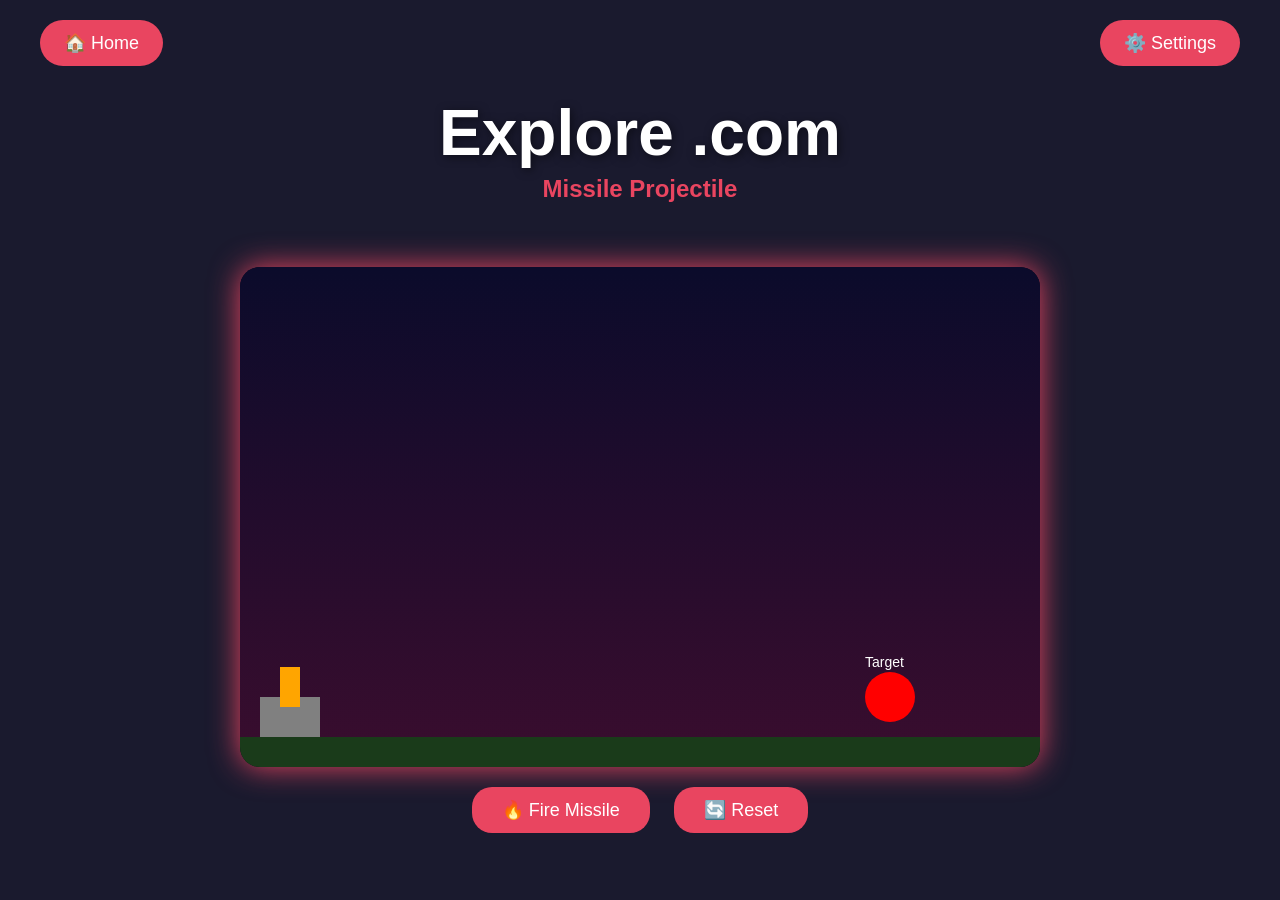
==== missile.html @ d321a53b "Rename missile.html.txt to missile.html" ====
<!DOCTYPE html>
<html lang="en">
<head>
    <meta charset="UTF-8">
    <meta name="viewport" content="width=device-width, initial-scale=1.0">
    <title>Missile Projectile | Explore .com</title>
    <link rel="stylesheet" href="style.css">
    <style>
        canvas {
            background: #0a0a1a;
            display: block;
            margin: 20px auto;
            border-radius: 20px;
            box-shadow: 0 0 30px var(--accent);
            max-width: 100%;
        }
        .sim-controls {
            text-align: center;
            margin: 20px;
        }
        .sim-controls button {
            background: var(--accent);
            border: none;
            padding: 12px 30px;
            border-radius: 20px;
            font-size: 18px;
            color: white;
            margin: 0 10px;
            cursor: pointer;
        }
    </style>
</head>
<body>
    <header>
        <nav>
            <a href="index.html" class="home-btn">🏠 Home</a>
            <button id="settingsBtn" class="settings-btn">⚙️ Settings</button>
        </nav>
        <div class="branding">
            <h1>Explore .com</h1>
            <p class="tagline">Missile Projectile</p>
        </div>
    </header>

    <canvas id="canvas" width="800" height="500"></canvas>
    <div class="sim-controls">
        <button id="fireBtn">🔥 Fire Missile</button>
        <button id="resetBtn">🔄 Reset</button>
    </div>

    <!-- Settings Modal (same structure) -->
    <div id="settingsModal" class="modal">
        <div class="modal-content">
            <span class="close">&times;</span>
            <h2>Settings</h2>
            <label for="bgColor">Background Color:</label>
            <input type="color" id="bgColor" value="#1a1a2e">
            <br><br>
            <label for="accentColor">Accent Color:</label>
            <input type="color" id="accentColor" value="#e94560">
            <br><br>
            <button id="saveSettings">Save</button>
        </div>
    </div>

    <script src="common.js"></script>
    <script>
        const canvas = document.getElementById('canvas');
        const ctx = canvas.getContext('2d');
        const fireBtn = document.getElementById('fireBtn');
        const resetBtn = document.getElementById('resetBtn');

        const W = canvas.width, H = canvas.height;
        const groundY = H - 30;

        let projectile = null;
        let target = { x: 650, y: groundY - 40, radius: 25 };

        function drawScene() {
            ctx.clearRect(0, 0, W, H);
            // Sky gradient
            const grad = ctx.createLinearGradient(0, 0, 0, H);
            grad.addColorStop(0, '#0b0b2b');
            grad.addColorStop(1, '#3a0d2e');
            ctx.fillStyle = grad;
            ctx.fillRect(0, 0, W, H);
            // Ground
            ctx.fillStyle = '#1a3b1a';
            ctx.fillRect(0, groundY, W, 30);
            // Target
            ctx.fillStyle = 'red';
            ctx.beginPath();
            ctx.arc(target.x, target.y, target.radius, 0, Math.PI*2);
            ctx.fill();
            ctx.fillStyle = 'white';
            ctx.font = '14px sans-serif';
            ctx.fillText('Target', target.x-25, target.y-30);
            // Launcher
            ctx.fillStyle = 'gray';
            ctx.fillRect(20, groundY-40, 60, 40);
            ctx.fillStyle = 'orange';
            ctx.fillRect(40, groundY-70, 20, 40);
            // Projectile
            if (projectile) {
                ctx.fillStyle = 'yellow';
                ctx.beginPath();
                ctx.arc(projectile.x, projectile.y, 8, 0, 2*Math.PI);
                ctx.fill();
                // Trail
                ctx.strokeStyle = 'rgba(255,255,0,0.5)';
                ctx.lineWidth = 3;
                ctx.beginPath();
                for (let t = 0; t < projectile.time; t+=0.2) {
                    let px = projectile.startX + projectile.vx * t;
                    let py = projectile.startY + projectile.vy * t + 0.5*0.2*t*t; // g≈0.2
                    if (py > groundY) break;
                    ctx.lineTo(px, py);
                }
                ctx.stroke();
            }
        }

        function updateProjectile() {
            if (!projectile) return;
            projectile.time += 0.5;
            projectile.x = projectile.startX + projectile.vx * projectile.time;
            projectile.y = projectile.startY + projectile.vy * projectile.time + 0.5 * 0.15 * projectile.time * projectile.time;
            if (projectile.y > groundY || projectile.x > W) {
                // hit or miss
                let dist = Math.hypot(projectile.x - target.x, projectile.y - target.y);
                if (dist < target.radius + 8) {
                    alert('🎯 Target Hit!');
                }
                projectile = null;
            }
            // Check target collision during flight
            if (projectile) {
                let dist = Math.hypot(projectile.x - target.x, projectile.y - target.y);
                if (dist < target.radius + 8) {
                    alert('🎯 Target Hit!');
                    projectile = null;
                }
            }
        }

        function fire() {
            if (projectile) return; // already in air
            // launch from launcher top: (60, groundY-70)
            let launchX = 60, launchY = groundY - 70;
            // calculate velocity to reach near target
            let dx = target.x - launchX;
            let dy = target.y - launchY;
            // simple parabolic: choose vx, vy such that it arcs
            let g = 0.15;
            let time = Math.sqrt(2 * Math.abs(dy) / g) * 1.8; // rough
            let vx = dx / time;
            let vy = (dy - 0.5 * g * time * time) / time;
            projectile = {
                startX: launchX,
                startY: launchY,
                vx: vx,
                vy: vy,
                time: 0,
                x: launchX,
                y: launchY
            };
        }

        fireBtn.addEventListener('click', fire);
        resetBtn.addEventListener('click', () => {
            projectile = null;
            drawScene();
        });

        function gameLoop() {
            updateProjectile();
            drawScene();
            requestAnimationFrame(gameLoop);
        }
        gameLoop();
    </script>
</body>
</html>
---- style.css ----
:root {
    --bg: #1a1a2e;
    --accent: #e94560;
    --text: #ffffff;
}

body {
    margin: 0;
    font-family: 'Segoe UI', sans-serif;
    background: var(--bg);
    color: var(--text);
    min-height: 100vh;
}

header {
    padding: 20px;
    text-align: center;
}

nav {
    display: flex;
    justify-content: space-between;
    padding: 0 20px;
    margin-bottom: 30px;
}

.home-btn, .settings-btn {
    background: var(--accent);
    border: none;
    padding: 12px 24px;
    border-radius: 30px;
    font-size: 18px;
    cursor: pointer;
    color: white;
    text-decoration: none;
    display: inline-block;
}

.home-btn:hover, .settings-btn:hover {
    filter: brightness(1.2);
}

.branding h1 {
    font-size: 4rem;
    font-weight: 900;
    margin: 0;
    text-shadow: 2px 2px 10px rgba(0,0,0,0.5);
}

.tagline {
    font-size: 1.5rem;
    font-weight: bold;
    margin-top: 5px;
    color: var(--accent);
}

.button-container {
    display: flex;
    flex-wrap: wrap;
    justify-content: center;
    gap: 30px;
    margin-top: 80px;
}

.sim-btn {
    background: var(--accent);
    color: white;
    padding: 25px 40px;
    font-size: 22px;
    border-radius: 20px;
    text-decoration: none;
    font-weight: bold;
    transition: transform 0.3s, box-shadow 0.3s;
    box-shadow: 0 10px 25px rgba(0,0,0,0.3);
}

.sim-btn:hover {
    transform: translateY(-5px);
    box-shadow: 0 15px 35px rgba(0,0,0,0.5);
}

/* Modal */
.modal {
    display: none;
    position: fixed;
    z-index: 100;
    left: 0; top: 0;
    width: 100%; height: 100%;
    background-color: rgba(0,0,0,0.7);
    backdrop-filter: blur(5px);
}

.modal-content {
    background: var(--bg);
    margin: 10% auto;
    padding: 30px;
    border: 2px solid var(--accent);
    border-radius: 20px;
    width: 90%;
    max-width: 400px;
    text-align: center;
}

.close {
    color: var(--accent);
    float: right;
    font-size: 35px;
    font-weight: bold;
    cursor: pointer;
}

#saveSettings {
    background: var(--accent);
    border: none;
    padding: 12px 30px;
    border-radius: 20px;
    font-size: 18px;
    color: white;
    cursor: pointer;
    margin-top: 15px;
}
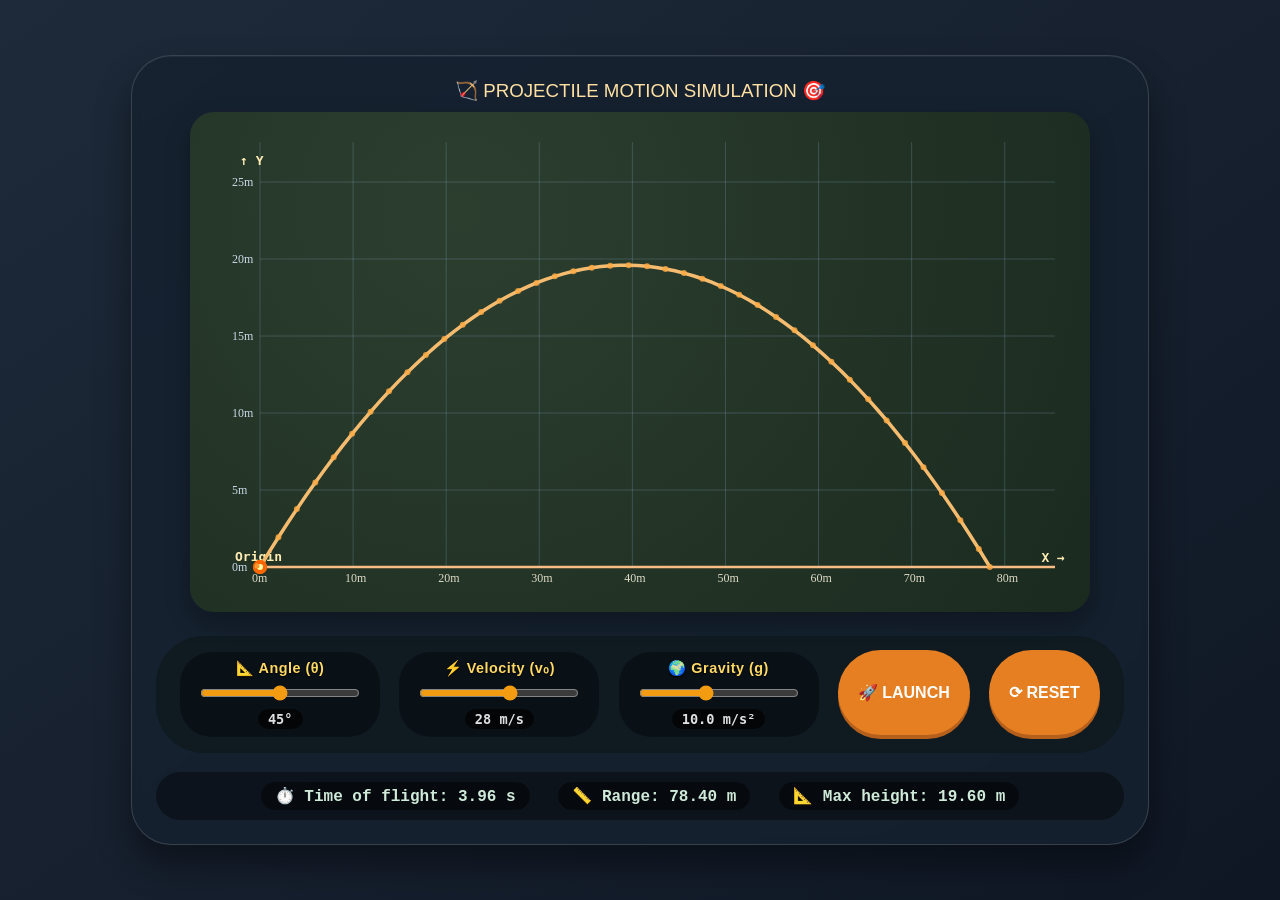
==== commit c8e4e0ae: "Update missile.html" ====
--- a/missile.html
+++ b/missile.html
@@ -2,182 +2,528 @@
 <html lang="en">
 <head>
     <meta charset="UTF-8">
-    <meta name="viewport" content="width=device-width, initial-scale=1.0">
-    <title>Missile Projectile | Explore .com</title>
-    <link rel="stylesheet" href="style.css">
+    <meta name="viewport" content="width=device-width, initial-scale=1.0, user-scalable=no">
+    <title>Projectile Motion Simulation</title>
     <style>
+        * {
+            box-sizing: border-box;
+            user-select: none;
+        }
+        body {
+            background: linear-gradient(145deg, #1e2a3a 0%, #0f1724 100%);
+            min-height: 100vh;
+            display: flex;
+            justify-content: center;
+            align-items: center;
+            font-family: 'Segoe UI', Roboto, 'Helvetica Neue', sans-serif;
+            margin: 0;
+            padding: 20px;
+        }
+        .sim-card {
+            background: rgba(22, 34, 48, 0.85);
+            backdrop-filter: blur(4px);
+            border-radius: 2.5rem;
+            padding: 1.5rem;
+            box-shadow: 0 20px 35px rgba(0,0,0,0.4), inset 0 1px 0 rgba(255,255,255,0.05);
+            border: 1px solid rgba(255,255,255,0.15);
+        }
         canvas {
-            background: #0a0a1a;
             display: block;
-            margin: 20px auto;
-            border-radius: 20px;
-            box-shadow: 0 0 30px var(--accent);
-            max-width: 100%;
-        }
-        .sim-controls {
+            margin: 0 auto;
+            border-radius: 1.5rem;
+            background: radial-gradient(circle at 30% 20%, #2c3f2f, #1a2a1f);
+            box-shadow: 0 10px 25px rgba(0,0,0,0.3);
+            cursor: crosshair;
+        }
+        .controls {
+            margin-top: 1.5rem;
+            display: flex;
+            flex-wrap: wrap;
+            justify-content: center;
+            gap: 1.2rem;
+            background: #0f1a1fcc;
+            padding: 1rem 1.5rem;
+            border-radius: 3rem;
+            backdrop-filter: blur(8px);
+        }
+        .slider-group {
+            display: flex;
+            flex-direction: column;
+            align-items: center;
+            gap: 6px;
+            background: #00000055;
+            padding: 8px 18px;
+            border-radius: 2rem;
+            min-width: 130px;
+        }
+        .slider-group label {
+            font-weight: 600;
+            color: #ffd966;
+            text-shadow: 0 1px 2px black;
+            letter-spacing: 0.5px;
+            font-size: 0.9rem;
+        }
+        input {
+            cursor: pointer;
+            width: 160px;
+            accent-color: #f39c12;
+        }
+        .value-display {
+            background: #000000aa;
+            color: #e0e0e0;
+            padding: 2px 10px;
+            border-radius: 40px;
+            font-family: monospace;
+            font-size: 0.85rem;
+            font-weight: bold;
+        }
+        button {
+            background: #e67e22;
+            border: none;
+            padding: 8px 20px;
+            border-radius: 3rem;
+            font-weight: bold;
+            font-size: 1rem;
+            color: white;
+            cursor: pointer;
+            transition: 0.2s;
+            box-shadow: 0 4px 0 #b45f1b;
+            transform: translateY(-2px);
+        }
+        button:active {
+            transform: translateY(2px);
+            box-shadow: 0 1px 0 #b45f1b;
+        }
+        .stats {
+            display: flex;
+            gap: 1.8rem;
+            justify-content: center;
+            margin-top: 1.2rem;
+            flex-wrap: wrap;
+            font-weight: bold;
+            background: #00000066;
+            padding: 10px 20px;
+            border-radius: 40px;
+            color: #cfead9;
+        }
+        .stat-card {
+            background: #00000077;
+            padding: 4px 14px;
+            border-radius: 32px;
+            font-family: 'Courier New', monospace;
+        }
+        h3 {
+            margin: 0 0 10px 0;
             text-align: center;
-            margin: 20px;
-        }
-        .sim-controls button {
-            background: var(--accent);
-            border: none;
-            padding: 12px 30px;
-            border-radius: 20px;
-            font-size: 18px;
-            color: white;
-            margin: 0 10px;
-            cursor: pointer;
+            color: #ffe0a3;
+            font-weight: 500;
+        }
+        @media (max-width: 700px) {
+            .controls { gap: 0.8rem; }
+            .slider-group { min-width: 100px; }
+            input { width: 120px; }
+            .stat-card { font-size: 0.8rem; }
         }
     </style>
 </head>
 <body>
-    <header>
-        <nav>
-            <a href="index.html" class="home-btn">🏠 Home</a>
-            <button id="settingsBtn" class="settings-btn">⚙️ Settings</button>
-        </nav>
-        <div class="branding">
-            <h1>Explore .com</h1>
-            <p class="tagline">Missile Projectile</p>
+<div>
+    <div class="sim-card">
+        <h3>🏹 PROJECTILE MOTION SIMULATION 🎯</h3>
+        <canvas id="projectileCanvas" width="900" height="500" style="width:100%; height:auto; max-width:900px; aspect-ratio:900/500"></canvas>
+        
+        <div class="controls">
+            <div class="slider-group">
+                <label>📐 Angle (θ)</label>
+                <input type="range" id="angleSlider" min="0" max="90" step="1" value="45">
+                <span id="angleVal" class="value-display">45°</span>
+            </div>
+            <div class="slider-group">
+                <label>⚡ Velocity (v₀)</label>
+                <input type="range" id="velSlider" min="5" max="45" step="1" value="28">
+                <span id="velVal" class="value-display">28 m/s</span>
+            </div>
+            <div class="slider-group">
+                <label>🌍 Gravity (g)</label>
+                <input type="range" id="gravSlider" min="3" max="20" step="0.5" value="9.8">
+                <span id="gravVal" class="value-display">9.8 m/s²</span>
+            </div>
+            <button id="launchBtn">🚀 LAUNCH</button>
+            <button id="resetBtn">⟳ RESET</button>
         </div>
-    </header>
 
-    <canvas id="canvas" width="800" height="500"></canvas>
-    <div class="sim-controls">
-        <button id="fireBtn">🔥 Fire Missile</button>
-        <button id="resetBtn">🔄 Reset</button>
-    </div>
-
-    <!-- Settings Modal (same structure) -->
-    <div id="settingsModal" class="modal">
-        <div class="modal-content">
-            <span class="close">&times;</span>
-            <h2>Settings</h2>
-            <label for="bgColor">Background Color:</label>
-            <input type="color" id="bgColor" value="#1a1a2e">
-            <br><br>
-            <label for="accentColor">Accent Color:</label>
-            <input type="color" id="accentColor" value="#e94560">
-            <br><br>
-            <button id="saveSettings">Save</button>
+        <div class="stats" id="statsPanel">
+            <div class="stat-card">⏱️ Time of flight: <span id="tof">0.00</span> s</div>
+            <div class="stat-card">📏 Range: <span id="range">0.00</span> m</div>
+            <div class="stat-card">📐 Max height: <span id="maxH">0.00</span> m</div>
         </div>
     </div>
+</div>
 
-    <script src="common.js"></script>
-    <script>
-        const canvas = document.getElementById('canvas');
+<script>
+    (function(){
+        const canvas = document.getElementById('projectileCanvas');
         const ctx = canvas.getContext('2d');
-        const fireBtn = document.getElementById('fireBtn');
+        
+        // Dimensions
+        let width = canvas.clientWidth;
+        let height = canvas.clientHeight;
+        
+        // World coordinates: x from 0 to Xmax (meters), y from 0 to Ymax (meters)
+        let xMaxWorld = 120;    // meters (range)
+        let yMaxWorld = 40;     // meters (height)
+        
+        // Offsets for drawing
+        let originX, originY;
+        let scaleX, scaleY;
+        
+        // Simulation parameters
+        let angleDeg = 45;
+        let v0 = 28;      // m/s
+        let g = 9.8;      // m/s²
+        
+        // Trajectory points (array of {x,y} in meters)
+        let trajectory = [];
+        
+        // Animation (launch simulation)
+        let animFrame = null;
+        let animTime = 0;        // current time in seconds
+        let totalTime = 0;
+        let isAnimating = false;
+        let projectileX = 0, projectileY = 0;
+        
+        // DOM elements
+        const angleSlider = document.getElementById('angleSlider');
+        const velSlider = document.getElementById('velSlider');
+        const gravSlider = document.getElementById('gravSlider');
+        const angleVal = document.getElementById('angleVal');
+        const velVal = document.getElementById('velVal');
+        const gravVal = document.getElementById('gravVal');
+        const launchBtn = document.getElementById('launchBtn');
         const resetBtn = document.getElementById('resetBtn');
-
-        const W = canvas.width, H = canvas.height;
-        const groundY = H - 30;
-
-        let projectile = null;
-        let target = { x: 650, y: groundY - 40, radius: 25 };
-
-        function drawScene() {
-            ctx.clearRect(0, 0, W, H);
-            // Sky gradient
-            const grad = ctx.createLinearGradient(0, 0, 0, H);
-            grad.addColorStop(0, '#0b0b2b');
-            grad.addColorStop(1, '#3a0d2e');
-            ctx.fillStyle = grad;
-            ctx.fillRect(0, 0, W, H);
-            // Ground
-            ctx.fillStyle = '#1a3b1a';
-            ctx.fillRect(0, groundY, W, 30);
-            // Target
-            ctx.fillStyle = 'red';
+        const spanTOF = document.getElementById('tof');
+        const spanRange = document.getElementById('range');
+        const spanMaxH = document.getElementById('maxH');
+        
+        function updateSlidersReadout() {
+            angleVal.innerText = angleSlider.value + "°";
+            velVal.innerText = velSlider.value + " m/s";
+            gravVal.innerText = parseFloat(gravSlider.value).toFixed(1) + " m/s²";
+        }
+        
+        function getParamsFromUI() {
+            angleDeg = parseFloat(angleSlider.value);
+            v0 = parseFloat(velSlider.value);
+            g = parseFloat(gravSlider.value);
+        }
+        
+        // Compute trajectory and stats
+        function computeTrajectory() {
+            const rad = angleDeg * Math.PI / 180;
+            const vx = v0 * Math.cos(rad);
+            const vy = v0 * Math.sin(rad);
+            
+            // Time of flight: t = 2*vy / g
+            const T = (vy * 2) / g;
+            const rangeVal = vx * T;
+            const maxHeight = (vy * vy) / (2 * g);
+            
+            // Update stats panel
+            spanTOF.innerText = T.toFixed(2);
+            spanRange.innerText = rangeVal.toFixed(2);
+            spanMaxH.innerText = maxHeight.toFixed(2);
+            
+            // Generate trajectory points (step 0.05 sec)
+            const points = [];
+            const step = 0.05;
+            let t = 0;
+            while (t <= T + 0.01) {
+                const x = vx * t;
+                const y = vy * t - 0.5 * g * t * t;
+                if (y >= 0) {
+                    points.push({ x: x, y: y });
+                } else if (points.length > 0 && points[points.length-1].y > 0) {
+                    // add ground intersection approx
+                    points.push({ x: x, y: 0 });
+                }
+                t += step;
+            }
+            // Ensure final point exactly on ground
+            if (points.length > 0 && points[points.length-1].y !== 0) {
+                points.push({ x: rangeVal, y: 0 });
+            }
+            
+            // Adjust world limits to see full trajectory
+            let maxRangeNeeded = Math.max(rangeVal + 2, 50);
+            let maxHeightNeeded = Math.max(maxHeight + 3, 20);
+            xMaxWorld = Math.min(220, Math.max(60, maxRangeNeeded + 5));
+            yMaxWorld = Math.min(80, Math.max(25, maxHeightNeeded + 5));
+            
+            return { points, totalTime: T, rangeVal, maxHeight };
+        }
+        
+        function updateCanvasLayout() {
+            width = canvas.clientWidth;
+            height = canvas.clientHeight;
+            canvas.width = width;
+            canvas.height = height;
+            
+            // margins
+            const marginLeft = 70;
+            const marginRight = 35;
+            const marginTop = 30;
+            const marginBottom = 45;
+            
+            const drawWidth = width - marginLeft - marginRight;
+            const drawHeight = height - marginTop - marginBottom;
+            
+            scaleX = drawWidth / xMaxWorld;
+            scaleY = drawHeight / yMaxWorld;
+            
+            originX = marginLeft;
+            originY = height - marginBottom;
+        }
+        
+        function worldToCanvas(x, y) {
+            const cx = originX + x * scaleX;
+            const cy = originY - y * scaleY;
+            return { x: cx, y: cy };
+        }
+        
+        function drawGridAndAxes() {
+            ctx.save();
+            ctx.strokeStyle = "#ffffff60";
+            ctx.lineWidth = 1;
+            ctx.fillStyle = "#eef4ff";
+            ctx.font = "12px 'Segoe UI'";
+            ctx.shadowBlur = 0;
+            
+            // Draw ground line
             ctx.beginPath();
-            ctx.arc(target.x, target.y, target.radius, 0, Math.PI*2);
+            let groundStart = worldToCanvas(0,0);
+            let groundEnd = worldToCanvas(xMaxWorld,0);
+            ctx.moveTo(groundStart.x, groundStart.y);
+            ctx.lineTo(groundEnd.x, groundEnd.y);
+            ctx.strokeStyle = "#ffbb77";
+            ctx.lineWidth = 2.5;
+            ctx.stroke();
+            
+            // grid vertical (every 10m)
+            ctx.lineWidth = 0.8;
+            ctx.strokeStyle = "#aaccff40";
+            for (let x = 0; x <= xMaxWorld; x += 10) {
+                let p1 = worldToCanvas(x, 0);
+                let p2 = worldToCanvas(x, yMaxWorld);
+                ctx.beginPath();
+                ctx.moveTo(p1.x, p1.y);
+                ctx.lineTo(p2.x, p2.y);
+                ctx.stroke();
+                // label
+                if (x > 0 || x === 0) {
+                    ctx.fillStyle = "#ddd9c4";
+                    ctx.fillText(x + "m", p1.x-8, p1.y+15);
+                }
+            }
+            // grid horizontal (every 5m height)
+            for (let y = 0; y <= yMaxWorld; y += 5) {
+                let p1 = worldToCanvas(0, y);
+                let p2 = worldToCanvas(xMaxWorld, y);
+                ctx.beginPath();
+                ctx.moveTo(p1.x, p1.y);
+                ctx.lineTo(p2.x, p2.y);
+                ctx.stroke();
+                ctx.fillStyle = "#c9d9e8";
+                ctx.fillText(y+"m", p1.x-28, p1.y+4);
+            }
+            
+            // axes labels
+            ctx.fillStyle = "#ffecb3";
+            ctx.font = "bold 13px monospace";
+            let originPt = worldToCanvas(0,0);
+            ctx.fillText("Origin", originPt.x-25, originPt.y-6);
+            let arrowX = worldToCanvas(xMaxWorld-2,0);
+            ctx.fillText("X →", arrowX.x+5, arrowX.y-5);
+            let arrowY = worldToCanvas(0, yMaxWorld-2);
+            ctx.fillText("↑ Y", arrowY.x-20, arrowY.y-8);
+        }
+        
+        function drawTrajectory(points) {
+            if (!points || points.length < 2) return;
+            ctx.beginPath();
+            let first = worldToCanvas(points[0].x, points[0].y);
+            ctx.moveTo(first.x, first.y);
+            for (let i=1; i<points.length; i++) {
+                let pt = worldToCanvas(points[i].x, points[i].y);
+                ctx.lineTo(pt.x, pt.y);
+            }
+            ctx.strokeStyle = "#f5bc70";
+            ctx.lineWidth = 3.5;
+            ctx.stroke();
+            ctx.shadowBlur = 0;
+            // draw small circles
+            for (let i=0; i<points.length; i+= Math.max(1, Math.floor(points.length/30))) {
+                let pt = worldToCanvas(points[i].x, points[i].y);
+                ctx.beginPath();
+                ctx.arc(pt.x, pt.y, 3, 0, Math.PI*2);
+                ctx.fillStyle = "#ffaa44cc";
+                ctx.fill();
+            }
+        }
+        
+        function drawProjectileAt(x, y) {
+            let pos = worldToCanvas(x, y);
+            ctx.beginPath();
+            ctx.arc(pos.x, pos.y, 7, 0, 2*Math.PI);
+            ctx.fillStyle = "#ff6600";
+            ctx.shadowBlur = 8;
             ctx.fill();
-            ctx.fillStyle = 'white';
-            ctx.font = '14px sans-serif';
-            ctx.fillText('Target', target.x-25, target.y-30);
-            // Launcher
-            ctx.fillStyle = 'gray';
-            ctx.fillRect(20, groundY-40, 60, 40);
-            ctx.fillStyle = 'orange';
-            ctx.fillRect(40, groundY-70, 20, 40);
-            // Projectile
-            if (projectile) {
-                ctx.fillStyle = 'yellow';
-                ctx.beginPath();
-                ctx.arc(projectile.x, projectile.y, 8, 0, 2*Math.PI);
-                ctx.fill();
-                // Trail
-                ctx.strokeStyle = 'rgba(255,255,0,0.5)';
-                ctx.lineWidth = 3;
-                ctx.beginPath();
-                for (let t = 0; t < projectile.time; t+=0.2) {
-                    let px = projectile.startX + projectile.vx * t;
-                    let py = projectile.startY + projectile.vy * t + 0.5*0.2*t*t; // g≈0.2
-                    if (py > groundY) break;
-                    ctx.lineTo(px, py);
+            ctx.beginPath();
+            ctx.arc(pos.x, pos.y, 3, 0, 2*Math.PI);
+            ctx.fillStyle = "#ffffaa";
+            ctx.fill();
+            ctx.shadowBlur = 0;
+            // fire trail small effect
+            ctx.beginPath();
+            ctx.arc(pos.x-3, pos.y-1, 2.5, 0, 2*Math.PI);
+            ctx.fillStyle = "#ff9933";
+            ctx.fill();
+        }
+        
+        function redrawStatic() {
+            updateCanvasLayout();
+            ctx.clearRect(0, 0, width, height);
+            drawGridAndAxes();
+            if (trajectory.length) {
+                drawTrajectory(trajectory);
+            }
+        }
+        
+        function refreshSimulation(keepAnimation = false) {
+            if (!keepAnimation && isAnimating) {
+                cancelAnimationFrame(animFrame);
+                isAnimating = false;
+            }
+            getParamsFromUI();
+            const { points, totalTime: T, rangeVal, maxHeight } = computeTrajectory();
+            trajectory = points;
+            totalTime = T;
+            
+            redrawStatic();
+            
+            // if not animating, show static projectile at origin or final? show start position
+            if (!isAnimating) {
+                projectileX = 0;
+                projectileY = 0;
+                drawProjectileAt(0, 0);
+            } else {
+                // continue drawing current anim projectile
+                drawProjectileAt(projectileX, projectileY);
+            }
+        }
+        
+        function startAnimation() {
+            if (isAnimating) {
+                cancelAnimationFrame(animFrame);
+                isAnimating = false;
+            }
+            // recompute latest data
+            getParamsFromUI();
+            const { points, totalTime: T, rangeVal, maxHeight } = computeTrajectory();
+            trajectory = points;
+            totalTime = T;
+            
+            redrawStatic();
+            // animation from 0 to totalTime
+            animTime = 0;
+            isAnimating = true;
+            
+            function animateStep() {
+                if (!isAnimating) return;
+                const step = 0.025;   // seconds per frame ~ 40fps
+                if (animTime >= totalTime) {
+                    // final position on ground
+                    projectileX = parseFloat(spanRange.innerText);
+                    projectileY = 0;
+                    redrawStatic();
+                    drawProjectileAt(projectileX, projectileY);
+                    isAnimating = false;
+                    return;
                 }
-                ctx.stroke();
-            }
-        }
-
-        function updateProjectile() {
-            if (!projectile) return;
-            projectile.time += 0.5;
-            projectile.x = projectile.startX + projectile.vx * projectile.time;
-            projectile.y = projectile.startY + projectile.vy * projectile.time + 0.5 * 0.15 * projectile.time * projectile.time;
-            if (projectile.y > groundY || projectile.x > W) {
-                // hit or miss
-                let dist = Math.hypot(projectile.x - target.x, projectile.y - target.y);
-                if (dist < target.radius + 8) {
-                    alert('🎯 Target Hit!');
-                }
-                projectile = null;
-            }
-            // Check target collision during flight
-            if (projectile) {
-                let dist = Math.hypot(projectile.x - target.x, projectile.y - target.y);
-                if (dist < target.radius + 8) {
-                    alert('🎯 Target Hit!');
-                    projectile = null;
-                }
-            }
-        }
-
-        function fire() {
-            if (projectile) return; // already in air
-            // launch from launcher top: (60, groundY-70)
-            let launchX = 60, launchY = groundY - 70;
-            // calculate velocity to reach near target
-            let dx = target.x - launchX;
-            let dy = target.y - launchY;
-            // simple parabolic: choose vx, vy such that it arcs
-            let g = 0.15;
-            let time = Math.sqrt(2 * Math.abs(dy) / g) * 1.8; // rough
-            let vx = dx / time;
-            let vy = (dy - 0.5 * g * time * time) / time;
-            projectile = {
-                startX: launchX,
-                startY: launchY,
-                vx: vx,
-                vy: vy,
-                time: 0,
-                x: launchX,
-                y: launchY
-            };
-        }
-
-        fireBtn.addEventListener('click', fire);
-        resetBtn.addEventListener('click', () => {
-            projectile = null;
-            drawScene();
+                const rad = angleDeg * Math.PI / 180;
+                const vx = v0 * Math.cos(rad);
+                const vy = v0 * Math.sin(rad);
+                const t = animTime;
+                let x = vx * t;
+                let y = vy * t - 0.5 * g * t * t;
+                if (y < 0) y = 0;
+                projectileX = x;
+                projectileY = y;
+                redrawStatic();
+                drawProjectileAt(projectileX, projectileY);
+                
+                animTime += step;
+                if (animTime > totalTime) animTime = totalTime;
+                animFrame = requestAnimationFrame(animateStep);
+            }
+            animFrame = requestAnimationFrame(animateStep);
+        }
+        
+        function resetToStatic() {
+            if (isAnimating) {
+                cancelAnimationFrame(animFrame);
+                isAnimating = false;
+            }
+            getParamsFromUI();
+            const { points } = computeTrajectory();
+            trajectory = points;
+            redrawStatic();
+            drawProjectileAt(0, 0);
+        }
+        
+        // Event listeners
+        function slidersChange() {
+            updateSlidersReadout();
+            if (!isAnimating) {
+                getParamsFromUI();
+                const { points } = computeTrajectory();
+                trajectory = points;
+                redrawStatic();
+                drawProjectileAt(0, 0);
+            } else {
+                // if animating, stop and refresh
+                cancelAnimationFrame(animFrame);
+                isAnimating = false;
+                getParamsFromUI();
+                const { points } = computeTrajectory();
+                trajectory = points;
+                redrawStatic();
+                drawProjectileAt(0, 0);
+            }
+        }
+        
+        angleSlider.addEventListener('input', slidersChange);
+        velSlider.addEventListener('input', slidersChange);
+        gravSlider.addEventListener('input', slidersChange);
+        launchBtn.addEventListener('click', startAnimation);
+        resetBtn.addEventListener('click', resetToStatic);
+        
+        window.addEventListener('resize', () => {
+            if (!isAnimating) {
+                redrawStatic();
+                drawProjectileAt(projectileX || 0, projectileY || 0);
+            } else {
+                redrawStatic();
+                drawProjectileAt(projectileX, projectileY);
+            }
         });
-
-        function gameLoop() {
-            updateProjectile();
-            drawScene();
-            requestAnimationFrame(gameLoop);
-        }
-        gameLoop();
-    </script>
+        
+        // initial setup
+        updateSlidersReadout();
+        getParamsFromUI();
+        computeTrajectory();
+        refreshSimulation(false);
+        drawProjectileAt(0,0);
+    })();
+</script>
 </body>
 </html>
